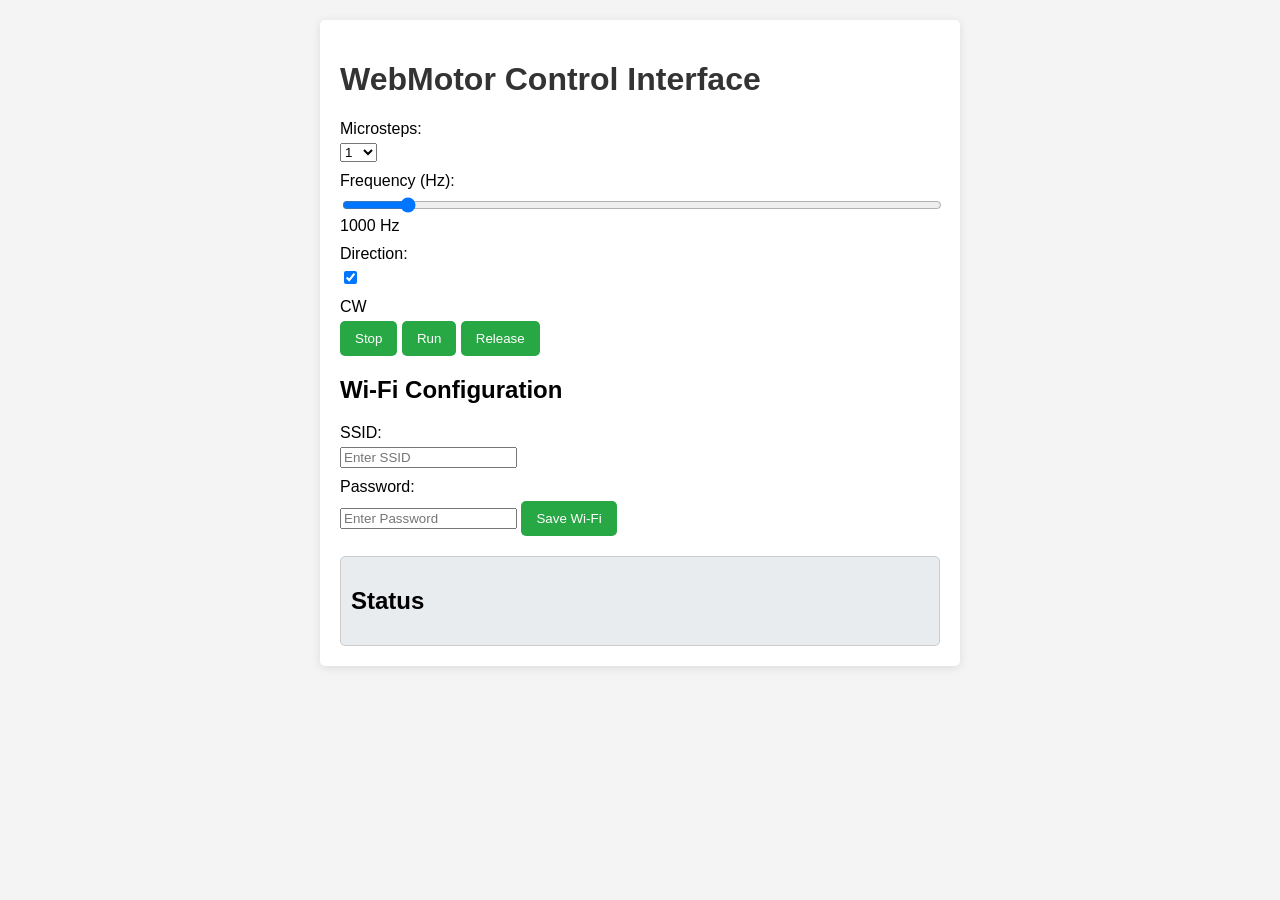
==== data/index.html @ 9e93cde9 "First AI version not yet compileable" ====
<!DOCTYPE html>
<html lang="en">
<head>
    <meta charset="UTF-8">
    <meta name="viewport" content="width=device-width, initial-scale=1.0">
    <title>WebMotor Control</title>
    <link rel="stylesheet" href="styles.css">
</head>
<body>
    <div class="container">
        <h1>WebMotor Control Interface</h1>
        <div class="motor-control">
            <label for="microsteps">Microsteps:</label>
            <select id="microsteps">
                <option value="1">1</option>
                <option value="2">2</option>
                <option value="4">4</option>
                <option value="8">8</option>
                <option value="16">16</option>
            </select>

            <label for="frequency">Frequency (Hz):</label>
            <input type="range" id="frequency" min="0" max="10000" value="1000">
            <span id="frequency-value">1000</span> Hz

            <label for="direction">Direction:</label>
            <input type="checkbox" id="direction" checked>
            <label for="direction">CW</label>

            <div class="mode-buttons">
                <button id="stop">Stop</button>
                <button id="run">Run</button>
                <button id="release">Release</button>
            </div>
        </div>

        <div class="wifi-config">
            <h2>Wi-Fi Configuration</h2>
            <label for="ssid">SSID:</label>
            <input type="text" id="ssid" placeholder="Enter SSID">
            <label for="password">Password:</label>
            <input type="password" id="password" placeholder="Enter Password">
            <button id="save-wifi">Save Wi-Fi</button>
        </div>

        <div class="status">
            <h2>Status</h2>
            <pre id="status-output"></pre>
        </div>
    </div>

    <script src="app.js"></script>
</body>
</html>
---- data/styles.css ----
body {
    font-family: Arial, sans-serif;
    background-color: #f4f4f4;
    margin: 0;
    padding: 20px;
}

h1 {
    color: #333;
}

.container {
    max-width: 600px;
    margin: auto;
    background: white;
    padding: 20px;
    border-radius: 5px;
    box-shadow: 0 2px 10px rgba(0, 0, 0, 0.1);
}

label {
    display: block;
    margin: 10px 0 5px;
}

input[type="range"] {
    width: 100%;
}

button {
    background-color: #28a745;
    color: white;
    border: none;
    padding: 10px 15px;
    border-radius: 5px;
    cursor: pointer;
}

button:hover {
    background-color: #218838;
}

.status {
    margin-top: 20px;
    padding: 10px;
    border: 1px solid #ccc;
    border-radius: 5px;
    background-color: #e9ecef;
}
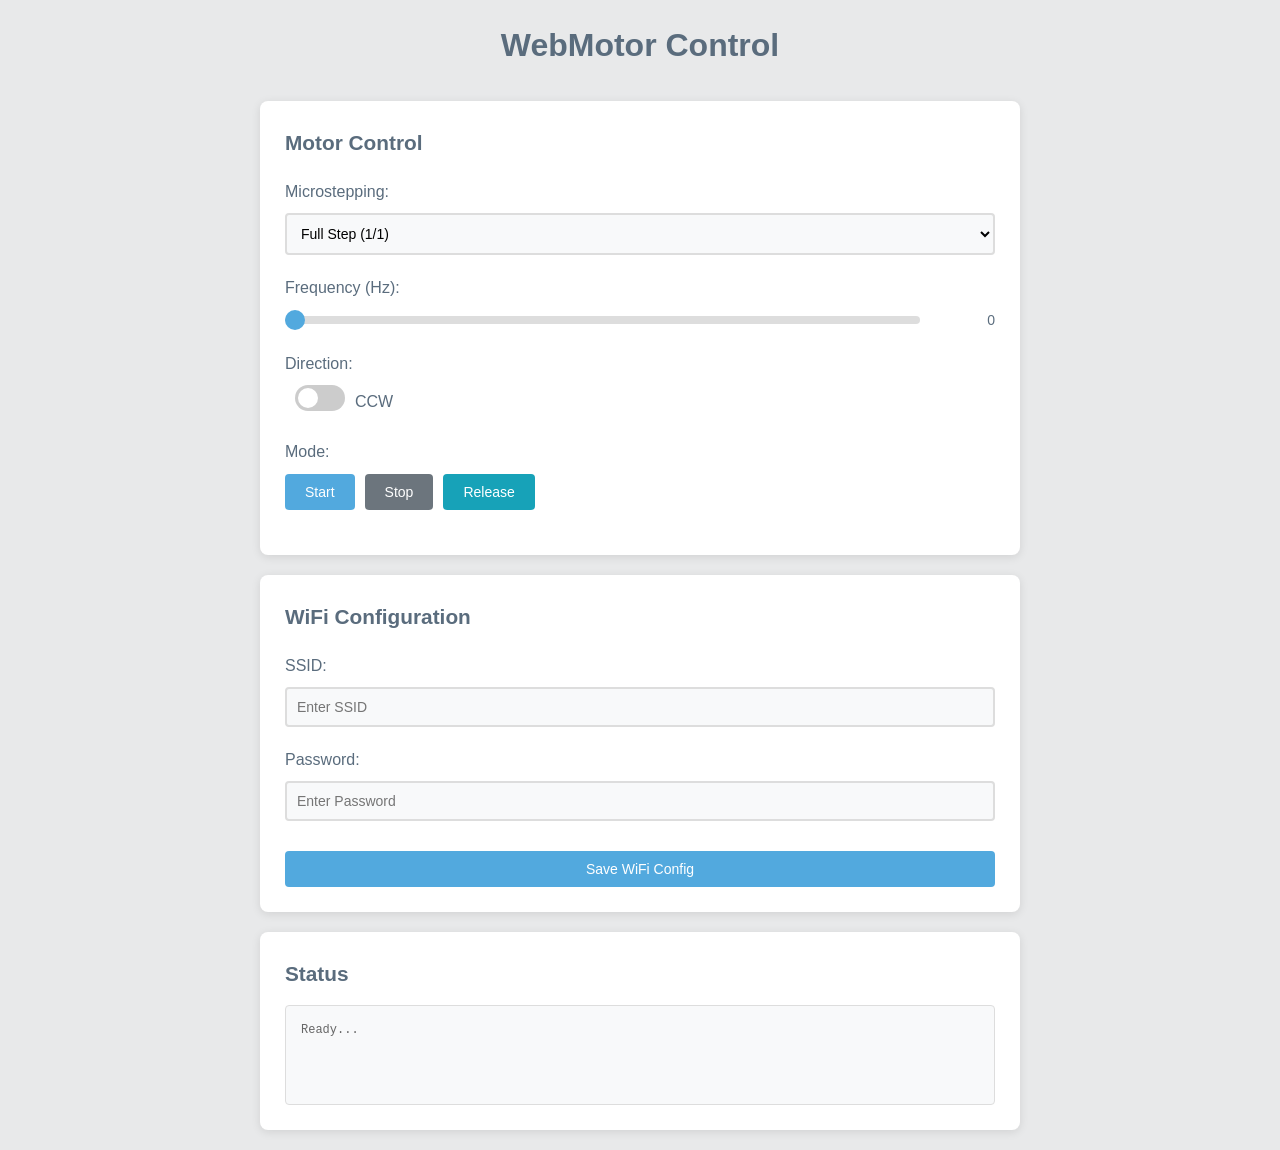
==== commit a8995693: "updated webui" ====
--- a/data/index.html
+++ b/data/index.html
@@ -8,44 +8,70 @@
 </head>
 <body>
     <div class="container">
-        <h1>WebMotor Control Interface</h1>
-        <div class="motor-control">
-            <label for="microsteps">Microsteps:</label>
-            <select id="microsteps">
-                <option value="1">1</option>
-                <option value="2">2</option>
-                <option value="4">4</option>
-                <option value="8">8</option>
-                <option value="16">16</option>
-            </select>
+        <h1>WebMotor Control</h1>
+        
+        <div class="control-card">
+            <h2>Motor Control</h2>
+            
+            <div class="control-group">
+                <label for="microsteps">Microstepping:</label>
+                <select id="microsteps">
+                    <option value="1">Full Step (1/1)</option>
+                    <option value="2">Half Step (1/2)</option>
+                    <option value="4">Quarter Step (1/4)</option>
+                    <option value="8">Eighth Step (1/8)</option>
+                    <option value="16">Sixteenth Step (1/16)</option>
+                </select>
+            </div>
 
-            <label for="frequency">Frequency (Hz):</label>
-            <input type="range" id="frequency" min="0" max="10000" value="1000">
-            <span id="frequency-value">1000</span> Hz
+            <div class="control-group">
+                <label for="frequency">Frequency (Hz):</label>
+                <div class="frequency-container">
+                    <input type="range" id="frequency" min="0" max="10000" value="0" step="10">
+                    <div class="frequency-display">
+                        <span id="frequency-value">0</span>
+                    </div>
+                </div>
+            </div>
 
-            <label for="direction">Direction:</label>
-            <input type="checkbox" id="direction" checked>
-            <label for="direction">CW</label>
+            <div class="control-group">
+                <label>Direction:</label>
+                <div class="toggle-container">
+                    <input type="checkbox" id="direction" class="toggle-input">
+                    <label for="direction" class="toggle-switch"></label>
+                    <span class="toggle-text" id="direction-text">CCW</span>
+                </div>
+            </div>
 
-            <div class="mode-buttons">
-                <button id="stop">Stop</button>
-                <button id="run">Run</button>
-                <button id="release">Release</button>
+            <div class="control-group">
+                <label>Mode:</label>
+                <div class="mode-buttons">
+                    <button id="start" class="btn btn-primary">Start</button>
+                    <button id="stop" class="btn btn-secondary">Stop</button>
+                    <button id="release" class="btn btn-info">Release</button>
+                </div>
             </div>
         </div>
 
-        <div class="wifi-config">
-            <h2>Wi-Fi Configuration</h2>
-            <label for="ssid">SSID:</label>
-            <input type="text" id="ssid" placeholder="Enter SSID">
-            <label for="password">Password:</label>
-            <input type="password" id="password" placeholder="Enter Password">
-            <button id="save-wifi">Save Wi-Fi</button>
+        <div class="control-card">
+            <h2>WiFi Configuration</h2>
+            
+            <div class="control-group">
+                <label for="ssid">SSID:</label>
+                <input type="text" id="ssid" placeholder="Enter SSID">
+            </div>
+
+            <div class="control-group">
+                <label for="password">Password:</label>
+                <input type="password" id="password" placeholder="Enter Password">
+            </div>
+
+            <button id="save-wifi" class="btn btn-primary">Save WiFi Config</button>
         </div>
 
         <div class="status">
             <h2>Status</h2>
-            <pre id="status-output"></pre>
+            <pre id="status-output">Ready...</pre>
         </div>
     </div>
 
--- a/data/styles.css
+++ b/data/styles.css
@@ -1,49 +1,256 @@
+* {
+    margin: 0;
+    padding: 0;
+    box-sizing: border-box;
+}
+
 body {
-    font-family: Arial, sans-serif;
-    background-color: #f4f4f4;
-    margin: 0;
-    padding: 20px;
+    font-family: -apple-system, BlinkMacSystemFont, 'Segoe UI', Roboto, sans-serif;
+    background-color: #e8e9ea;
+    color: #333;
+    line-height: 1.6;
+}
+
+.container {
+    max-width: 800px;
+    margin: 20px auto;
+    padding: 0 20px;
 }
 
 h1 {
-    color: #333;
-}
-
-.container {
-    max-width: 600px;
-    margin: auto;
+    text-align: center;
+    color: #5a6c7d;
+    font-size: 2rem;
+    margin-bottom: 30px;
+    font-weight: 600;
+}
+
+.control-card {
     background: white;
-    padding: 20px;
-    border-radius: 5px;
-    box-shadow: 0 2px 10px rgba(0, 0, 0, 0.1);
-}
-
-label {
+    border-radius: 8px;
+    box-shadow: 0 2px 10px rgba(0,0,0,0.1);
+    margin-bottom: 20px;
+    padding: 25px;
+}
+
+.control-card h2 {
+    color: #5a6c7d;
+    font-size: 1.3rem;
+    margin-bottom: 20px;
+    font-weight: 600;
+}
+
+.control-group {
+    margin-bottom: 20px;
+}
+
+.control-group label {
     display: block;
-    margin: 10px 0 5px;
-}
-
+    margin-bottom: 8px;
+    font-weight: 500;
+    color: #5a6c7d;
+}
+
+select, input[type="text"], input[type="password"] {
+    width: 100%;
+    padding: 10px;
+    border: 2px solid #ddd;
+    border-radius: 4px;
+    font-size: 14px;
+    background-color: #f8f9fa;
+}
+
+select:focus, input:focus {
+    outline: none;
+    border-color: #52a9de;
+}
+
+/* Frequency slider container */
+.frequency-container {
+    display: flex;
+    align-items: center;
+    gap: 15px;
+}
+
+/* Range slider styling */
 input[type="range"] {
+    flex: 1;
+    height: 8px;
+    border-radius: 4px;
+    background: #ddd;
+    outline: none;
+    -webkit-appearance: none;
+    appearance: none;
+}
+
+input[type="range"]::-webkit-slider-thumb {
+    -webkit-appearance: none;
+    appearance: none;
+    width: 20px;
+    height: 20px;
+    border-radius: 50%;
+    background: #52a9de;
+    cursor: pointer;
+}
+
+input[type="range"]::-moz-range-thumb {
+    width: 20px;
+    height: 20px;
+    border-radius: 50%;
+    background: #52a9de;
+    cursor: pointer;
+    border: none;
+}
+
+.frequency-display {
+    min-width: 60px;
+    text-align: right;
+    font-size: 14px;
+    color: #5a6c7d;
+    font-weight: 500;
+}
+
+/* Toggle switch styling */
+.toggle-container {
+    display: flex;
+    align-items: center;
+    gap: 10px;
+}
+
+.toggle-input {
+    opacity: 0;
+    width: 0;
+    height: 0;
+}
+
+.toggle-switch {
+    position: relative;
+    display: inline-block;
+    width: 50px;
+    height: 26px;
+    background-color: #ccc;
+    border-radius: 13px;
+    cursor: pointer;
+    transition: background-color 0.3s;
+}
+
+.toggle-switch::before {
+    content: '';
+    position: absolute;
+    width: 20px;
+    height: 20px;
+    border-radius: 50%;
+    background-color: white;
+    top: 3px;
+    left: 3px;
+    transition: transform 0.3s;
+}
+
+.toggle-input:checked + .toggle-switch {
+    background-color: #52a9de;
+}
+
+.toggle-input:checked + .toggle-switch::before {
+    transform: translateX(24px);
+}
+
+.toggle-text {
+    color: #5a6c7d;
+    font-weight: 500;
+    min-width: 30px;
+}
+
+/* Button styling */
+.mode-buttons {
+    display: flex;
+    gap: 10px;
+    margin-top: 10px;
+}
+
+.btn {
+    padding: 10px 20px;
+    border: none;
+    border-radius: 4px;
+    cursor: pointer;
+    font-size: 14px;
+    font-weight: 500;
+    transition: background-color 0.3s;
+}
+
+.btn-primary {
+    background-color: #52a9de;
+    color: white;
+}
+
+.btn-primary:hover {
+    background-color: #4a9ad1;
+}
+
+.btn-secondary {
+    background-color: #6c757d;
+    color: white;
+}
+
+.btn-secondary:hover {
+    background-color: #5a6268;
+}
+
+.btn-info {
+    background-color: #17a2b8;
+    color: white;
+}
+
+.btn-info:hover {
+    background-color: #138496;
+}
+
+#save-wifi {
     width: 100%;
-}
-
-button {
-    background-color: #28a745;
-    color: white;
-    border: none;
-    padding: 10px 15px;
-    border-radius: 5px;
-    cursor: pointer;
-}
-
-button:hover {
-    background-color: #218838;
+    margin-top: 10px;
 }
 
 .status {
-    margin-top: 20px;
-    padding: 10px;
-    border: 1px solid #ccc;
-    border-radius: 5px;
-    background-color: #e9ecef;
+    background: white;
+    border-radius: 8px;
+    box-shadow: 0 2px 10px rgba(0,0,0,0.1);
+    padding: 25px;
+}
+
+.status h2 {
+    color: #5a6c7d;
+    font-size: 1.3rem;
+    margin-bottom: 15px;
+    font-weight: 600;
+}
+
+#status-output {
+    background-color: #f8f9fa;
+    border: 1px solid #ddd;
+    border-radius: 4px;
+    padding: 15px;
+    font-family: 'Courier New', monospace;
+    font-size: 12px;
+    min-height: 100px;
+    white-space: pre-wrap;
+    color: #666;
+}
+
+@media (max-width: 768px) {
+    .container {
+        margin: 10px;
+        padding: 0 10px;
+    }
+    
+    .mode-buttons {
+        flex-direction: column;
+    }
+    
+    .btn {
+        width: 100%;
+    }
+    
+    .frequency-container {
+        flex-direction: column;
+        align-items: stretch;
+    }
 }
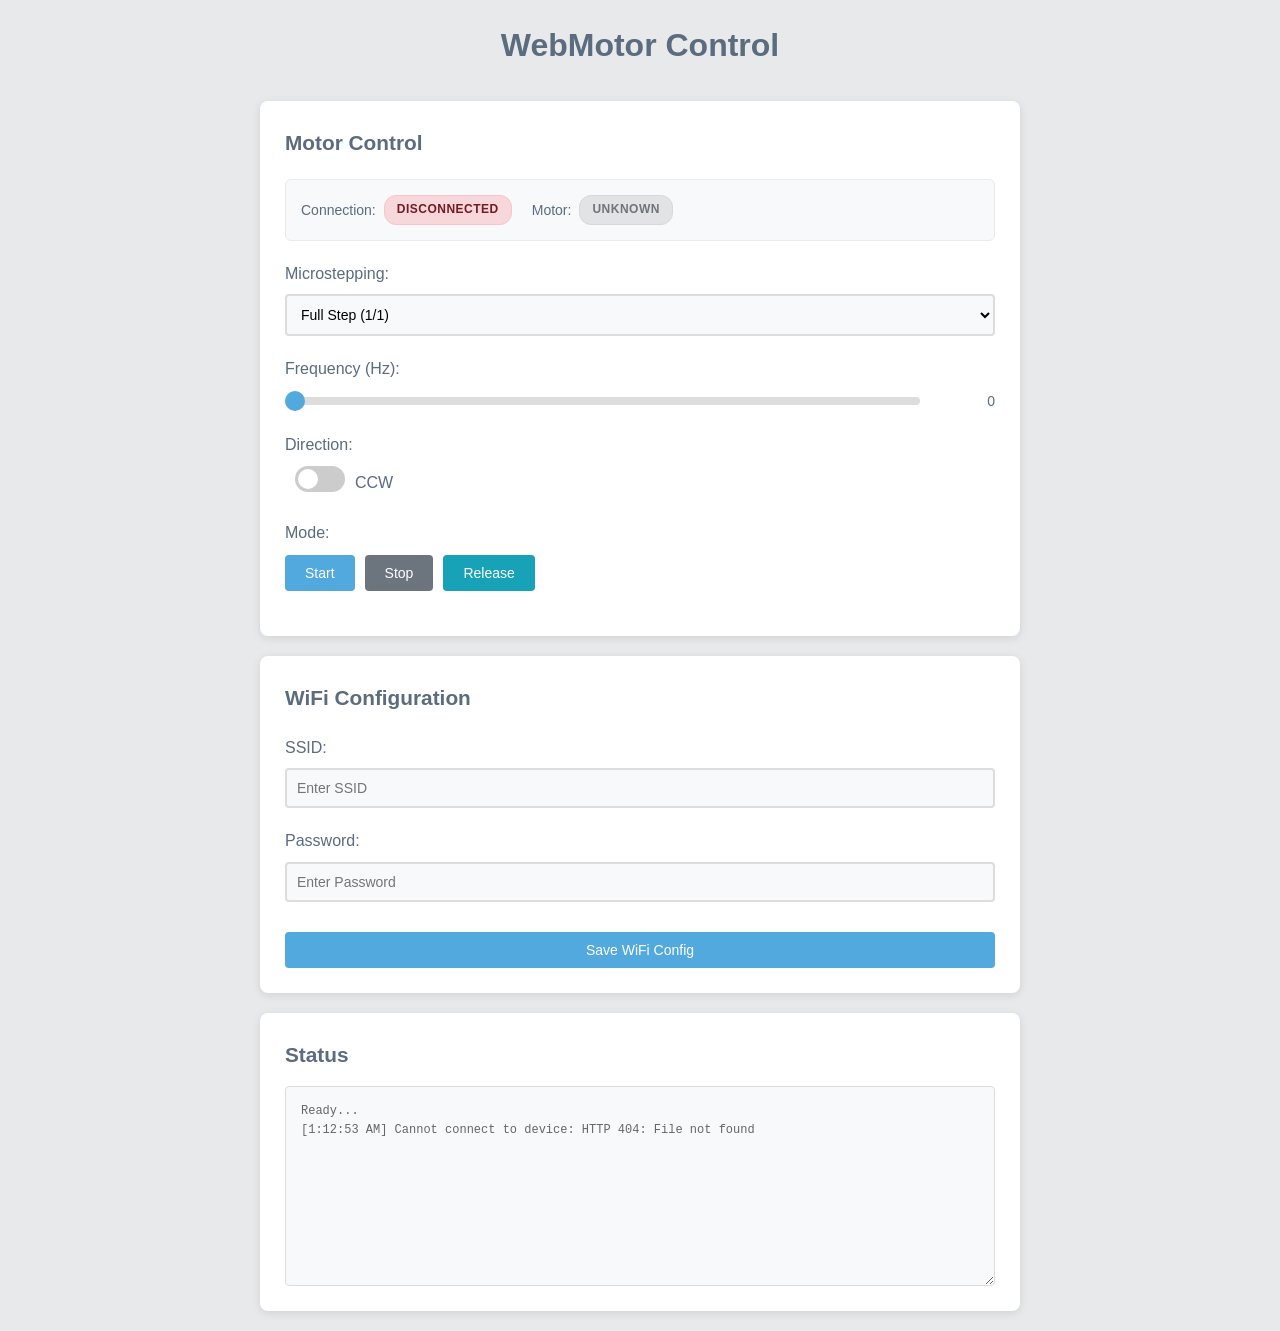
==== commit b9063e03: "added api simulator and improved webui" ====
--- a/data/index.html
+++ b/data/index.html
@@ -12,6 +12,17 @@
         
         <div class="control-card">
             <h2>Motor Control</h2>
+            
+            <div class="status-bar">
+                <div class="status-item">
+                    <span class="status-label">Connection:</span>
+                    <span id="connection-status" class="status-indicator disconnected">Disconnected</span>
+                </div>
+                <div class="status-item">
+                    <span class="status-label">Motor:</span>
+                    <span id="motor-status" class="motor-status unknown">Unknown</span>
+                </div>
+            </div>
             
             <div class="control-group">
                 <label for="microsteps">Microstepping:</label>
--- a/data/styles.css
+++ b/data/styles.css
@@ -38,6 +38,83 @@
     font-size: 1.3rem;
     margin-bottom: 20px;
     font-weight: 600;
+}
+
+/* Status bar styling */
+.status-bar {
+    display: flex;
+    gap: 20px;
+    margin-bottom: 20px;
+    padding: 15px;
+    background-color: #f8f9fa;
+    border-radius: 6px;
+    border: 1px solid #e9ecef;
+}
+
+.status-item {
+    display: flex;
+    align-items: center;
+    gap: 8px;
+}
+
+.status-label {
+    font-weight: 500;
+    color: #5a6c7d;
+    font-size: 14px;
+}
+
+.status-indicator {
+    padding: 4px 12px;
+    border-radius: 12px;
+    font-size: 12px;
+    font-weight: 600;
+    text-transform: uppercase;
+    letter-spacing: 0.5px;
+}
+
+.status-indicator.connected {
+    background-color: #d4edda;
+    color: #155724;
+    border: 1px solid #c3e6cb;
+}
+
+.status-indicator.disconnected {
+    background-color: #f8d7da;
+    color: #721c24;
+    border: 1px solid #f5c6cb;
+}
+
+.motor-status {
+    padding: 4px 12px;
+    border-radius: 12px;
+    font-size: 12px;
+    font-weight: 600;
+    text-transform: uppercase;
+    letter-spacing: 0.5px;
+}
+
+.motor-status.running {
+    background-color: #d1ecf1;
+    color: #0c5460;
+    border: 1px solid #bee5eb;
+}
+
+.motor-status.stopped {
+    background-color: #f8d7da;
+    color: #721c24;
+    border: 1px solid #f5c6cb;
+}
+
+.motor-status.released {
+    background-color: #fff3cd;
+    color: #856404;
+    border: 1px solid #ffeaa7;
+}
+
+.motor-status.unknown {
+    background-color: #e2e3e5;
+    color: #6c757d;
+    border: 1px solid #d6d8db;
 }
 
 .control-group {
@@ -174,7 +251,8 @@
     cursor: pointer;
     font-size: 14px;
     font-weight: 500;
-    transition: background-color 0.3s;
+    transition: all 0.3s;
+    position: relative;
 }
 
 .btn-primary {
@@ -186,6 +264,11 @@
     background-color: #4a9ad1;
 }
 
+.btn-primary.active {
+    background-color: #1e7e34;
+    box-shadow: 0 0 0 3px rgba(30, 126, 52, 0.25);
+}
+
 .btn-secondary {
     background-color: #6c757d;
     color: white;
@@ -195,6 +278,11 @@
     background-color: #5a6268;
 }
 
+.btn-secondary.active {
+    background-color: #dc3545;
+    box-shadow: 0 0 0 3px rgba(220, 53, 69, 0.25);
+}
+
 .btn-info {
     background-color: #17a2b8;
     color: white;
@@ -202,6 +290,11 @@
 
 .btn-info:hover {
     background-color: #138496;
+}
+
+.btn-info.active {
+    background-color: #fd7e14;
+    box-shadow: 0 0 0 3px rgba(253, 126, 20, 0.25);
 }
 
 #save-wifi {
@@ -230,9 +323,31 @@
     padding: 15px;
     font-family: 'Courier New', monospace;
     font-size: 12px;
-    min-height: 100px;
+    height: 200px;
+    max-height: 200px;
+    overflow-y: auto;
     white-space: pre-wrap;
     color: #666;
+    resize: vertical;
+}
+
+/* Custom scrollbar for status output */
+#status-output::-webkit-scrollbar {
+    width: 8px;
+}
+
+#status-output::-webkit-scrollbar-track {
+    background: #f1f1f1;
+    border-radius: 4px;
+}
+
+#status-output::-webkit-scrollbar-thumb {
+    background: #c1c1c1;
+    border-radius: 4px;
+}
+
+#status-output::-webkit-scrollbar-thumb:hover {
+    background: #a8a8a8;
 }
 
 @media (max-width: 768px) {
@@ -241,6 +356,11 @@
         padding: 0 10px;
     }
     
+    .status-bar {
+        flex-direction: column;
+        gap: 10px;
+    }
+    
     .mode-buttons {
         flex-direction: column;
     }
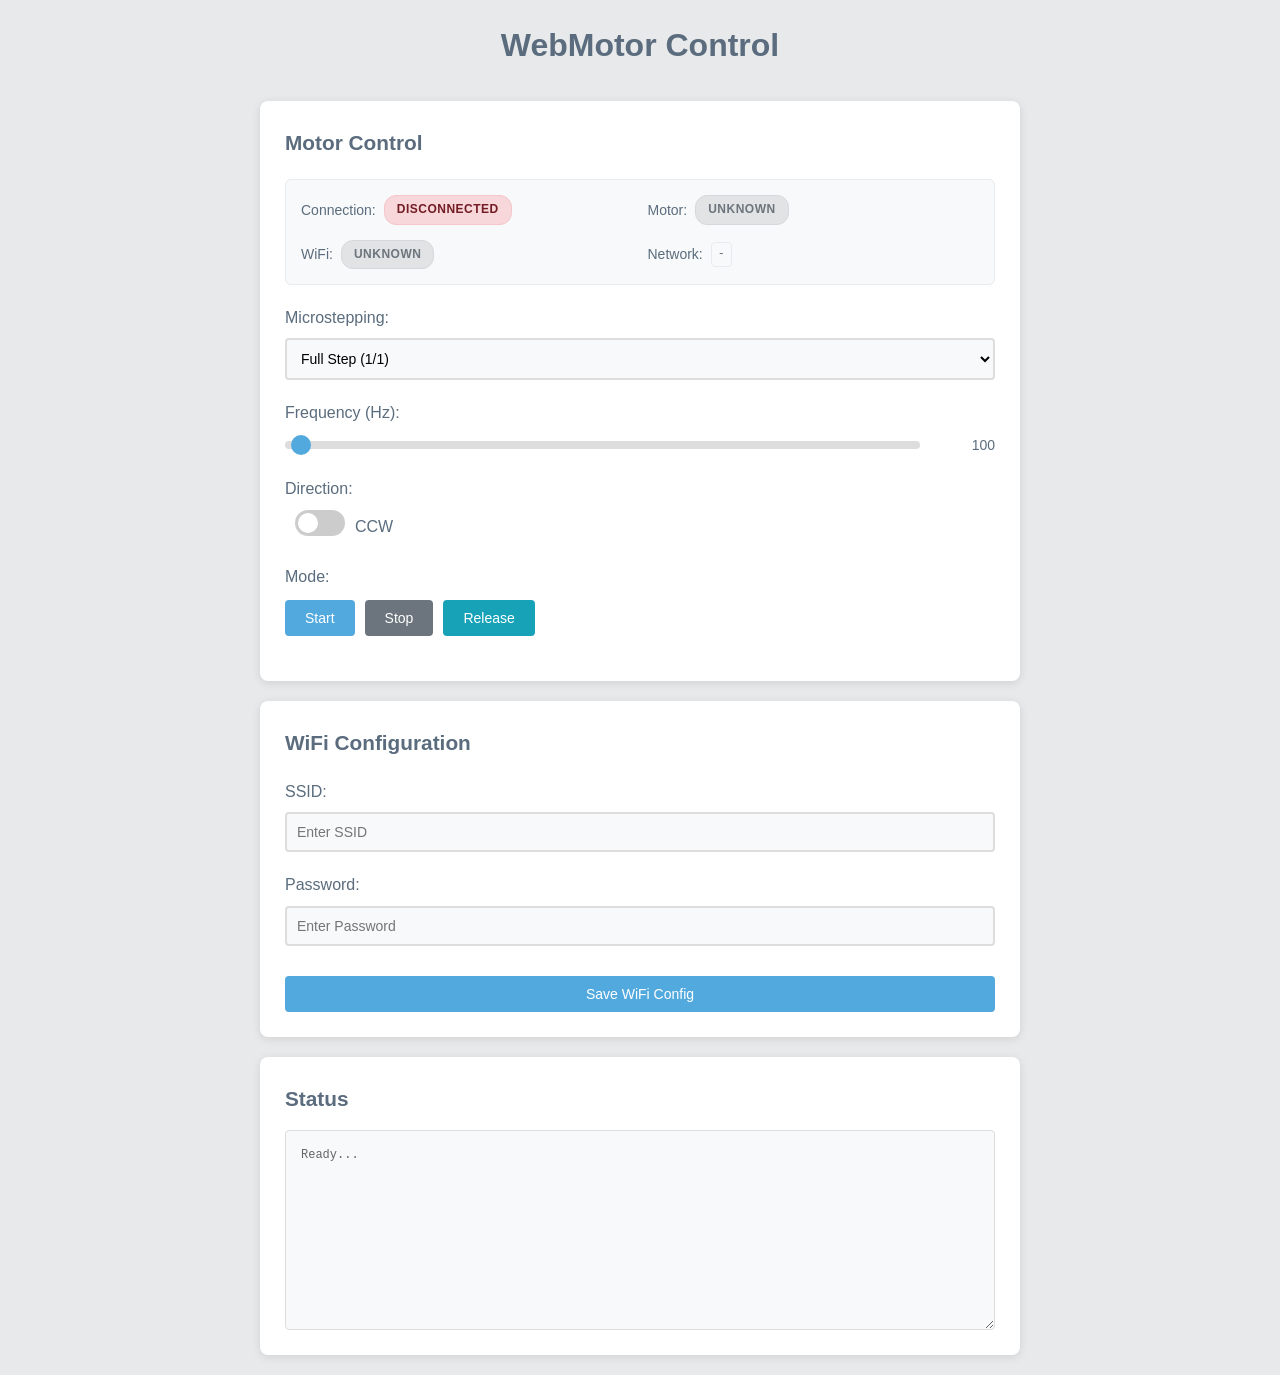
==== commit fa626b7b: "feat: add WiFi status functionality and update UI to display WiFi information; enhance motor control" ====
--- a/data/index.html
+++ b/data/index.html
@@ -22,6 +22,14 @@
                     <span class="status-label">Motor:</span>
                     <span id="motor-status" class="motor-status unknown">Unknown</span>
                 </div>
+                <div class="status-item">
+                    <span class="status-label">WiFi:</span>
+                    <span id="wifi-status" class="status-indicator unknown">Unknown</span>
+                </div>
+                <div class="status-item">
+                    <span class="status-label">Network:</span>
+                    <span id="network-info" class="network-info">-</span>
+                </div>
             </div>
             
             <div class="control-group">
@@ -38,9 +46,9 @@
             <div class="control-group">
                 <label for="frequency">Frequency (Hz):</label>
                 <div class="frequency-container">
-                    <input type="range" id="frequency" min="0" max="10000" value="0" step="10">
+                    <input type="range" id="frequency" min="0" max="10000" value="100" step="10">
                     <div class="frequency-display">
-                        <span id="frequency-value">0</span>
+                        <span id="frequency-value">100</span>
                     </div>
                 </div>
             </div>
--- a/data/styles.css
+++ b/data/styles.css
@@ -42,13 +42,21 @@
 
 /* Status bar styling */
 .status-bar {
-    display: flex;
-    gap: 20px;
+    display: grid;
+    grid-template-columns: 1fr 1fr;
+    gap: 15px;
     margin-bottom: 20px;
     padding: 15px;
     background-color: #f8f9fa;
     border-radius: 6px;
     border: 1px solid #e9ecef;
+}
+
+@media (max-width: 600px) {
+    .status-bar {
+        grid-template-columns: 1fr;
+        gap: 10px;
+    }
 }
 
 .status-item {
@@ -115,6 +123,28 @@
     background-color: #e2e3e5;
     color: #6c757d;
     border: 1px solid #d6d8db;
+}
+
+.status-indicator.ap-mode {
+    background-color: #fff3cd;
+    color: #856404;
+    border: 1px solid #ffeaa7;
+}
+
+.status-indicator.unknown {
+    background-color: #e2e3e5;
+    color: #6c757d;
+    border: 1px solid #d6d8db;
+}
+
+.network-info {
+    font-size: 12px;
+    color: #6c757d;
+    font-family: monospace;
+    background-color: #f8f9fa;
+    padding: 2px 6px;
+    border-radius: 4px;
+    border: 1px solid #e9ecef;
 }
 
 .control-group {
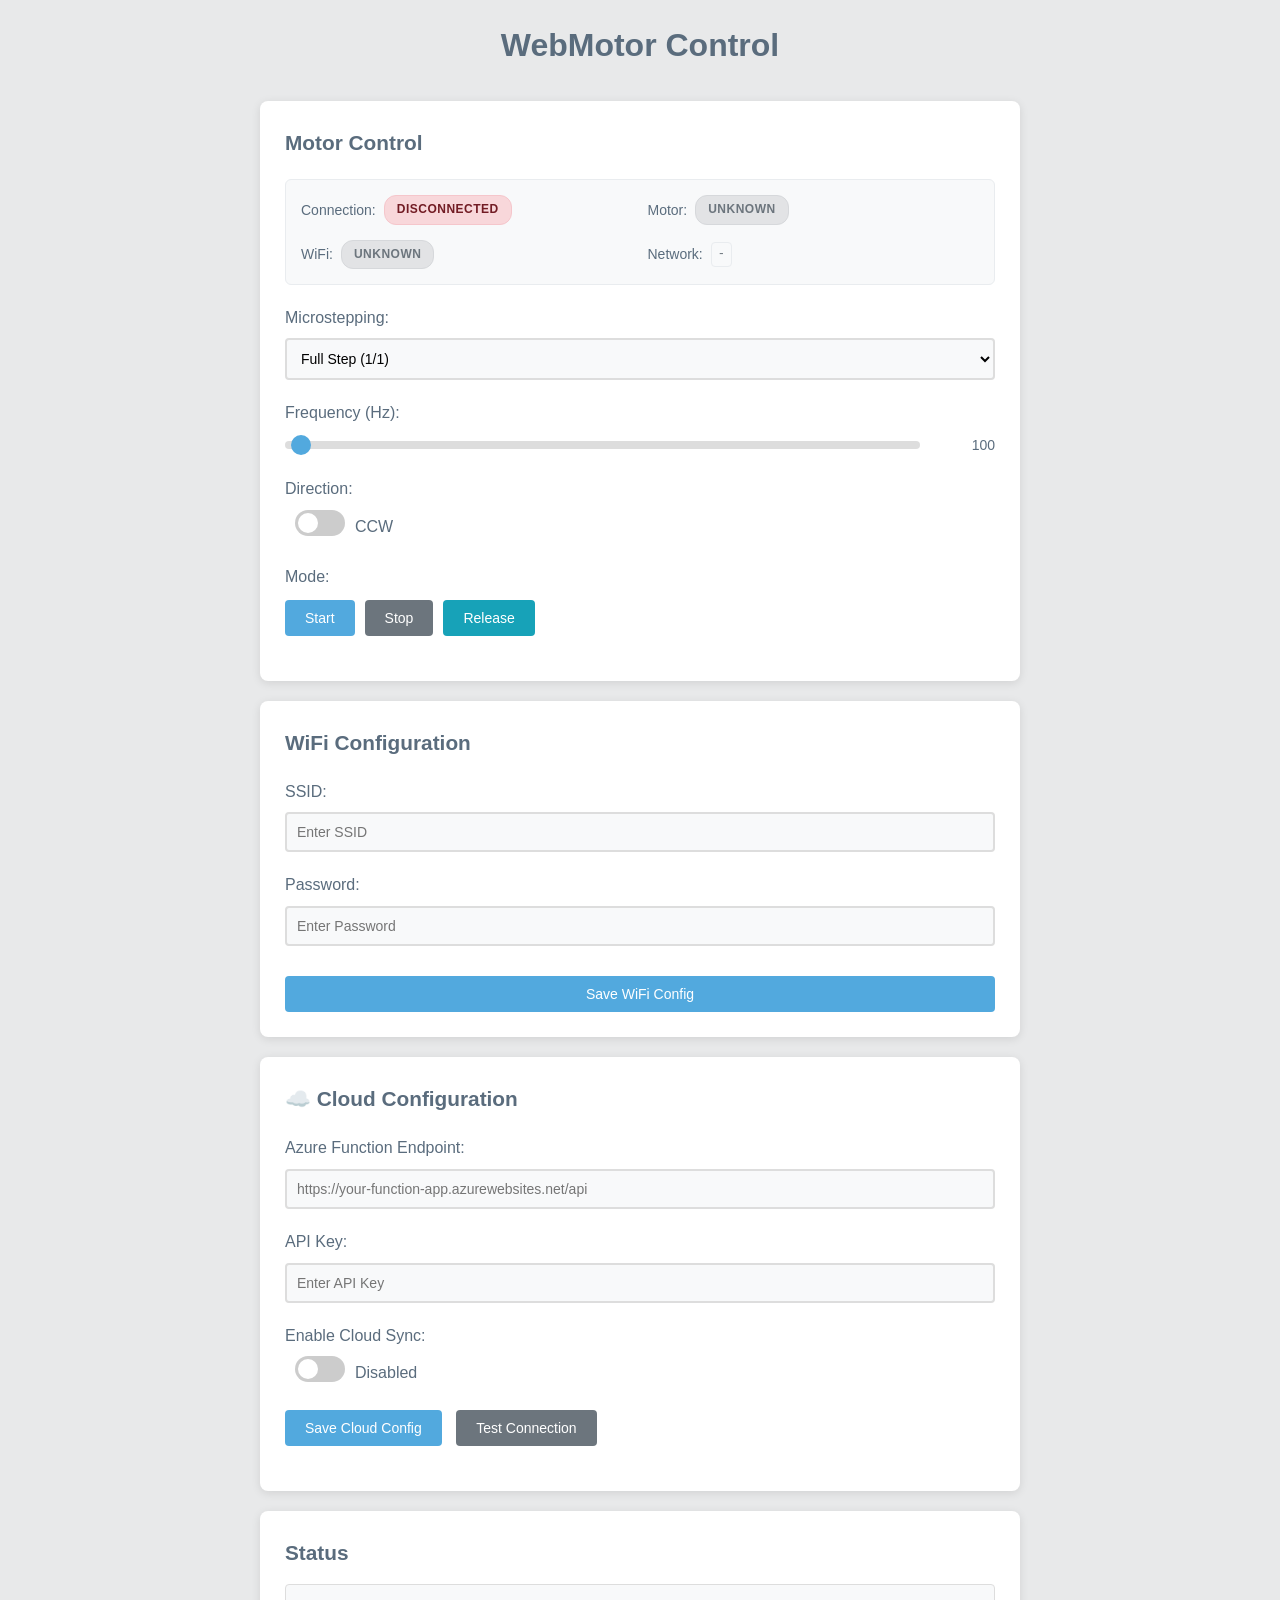
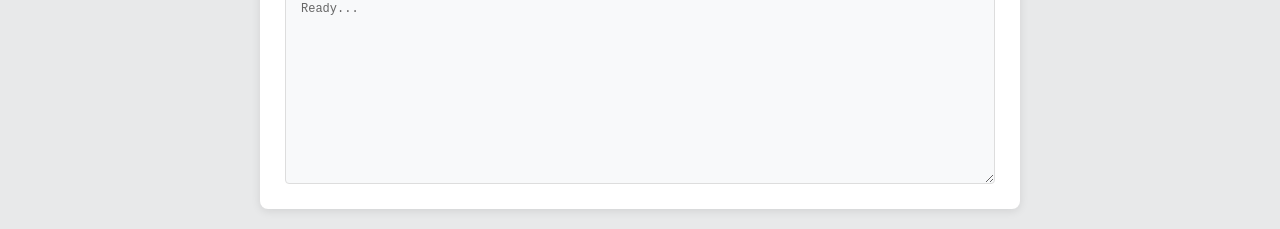
==== commit d60a990f: "Merge remote-tracking branch 'origin/add_cloud'" ====
--- a/data/index.html
+++ b/data/index.html
@@ -88,6 +88,34 @@
             <button id="save-wifi" class="btn btn-primary">Save WiFi Config</button>
         </div>
 
+        <div class="control-card">
+            <h2>☁️ Cloud Configuration</h2>
+            
+            <div class="control-group">
+                <label for="cloud-endpoint">Azure Function Endpoint:</label>
+                <input type="text" id="cloud-endpoint" placeholder="https://your-function-app.azurewebsites.net/api">
+            </div>
+
+            <div class="control-group">
+                <label for="cloud-api-key">API Key:</label>
+                <input type="password" id="cloud-api-key" placeholder="Enter API Key">
+            </div>
+
+            <div class="control-group">
+                <label>Enable Cloud Sync:</label>
+                <div class="toggle-container">
+                    <input type="checkbox" id="cloud-enabled" class="toggle-input">
+                    <label for="cloud-enabled" class="toggle-switch"></label>
+                    <span class="toggle-text" id="cloud-enabled-text">Disabled</span>
+                </div>
+            </div>
+
+            <div class="control-group">
+                <button id="save-cloud" class="btn btn-primary" style="margin-right: 10px;">Save Cloud Config</button>
+                <button id="test-cloud" class="btn btn-secondary">Test Connection</button>
+            </div>
+        </div>
+
         <div class="status">
             <h2>Status</h2>
             <pre id="status-output">Ready...</pre>
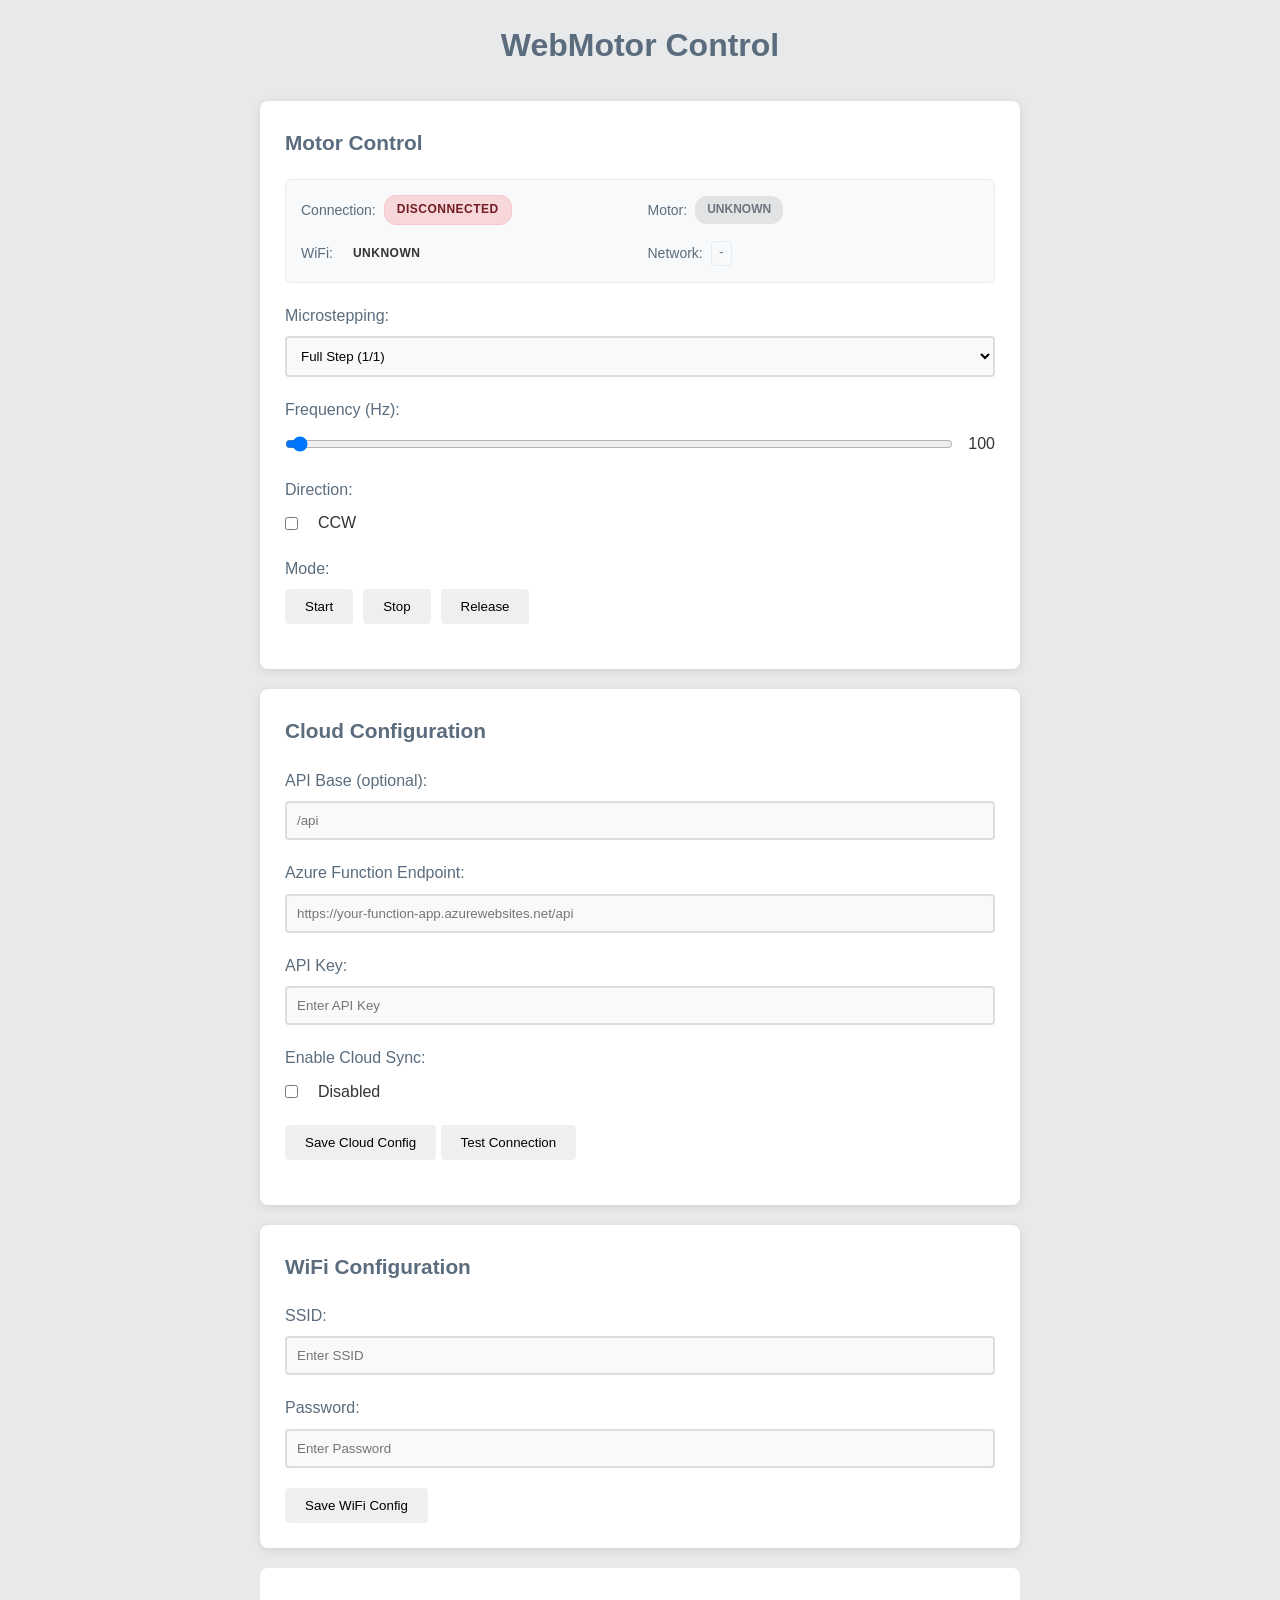
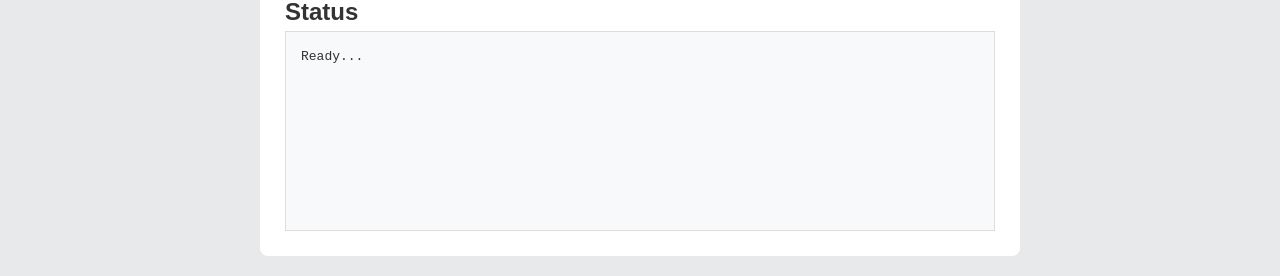
==== commit 2fda54d2: "feat: Add joystick control section and report button to frontend - Introduced a new joystick control" ====
--- a/data/index.html
+++ b/data/index.html
@@ -31,7 +31,7 @@
                     <span id="network-info" class="network-info">-</span>
                 </div>
             </div>
-            
+
             <div class="control-group">
                 <label for="microsteps">Microstepping:</label>
                 <select id="microsteps">
@@ -72,25 +72,15 @@
             </div>
         </div>
 
+        <!-- ✅ FIX: Cloud/Backend Config NICHT entfernt, aber sauber ergänzt -->
         <div class="control-card">
-            <h2>WiFi Configuration</h2>
-            
+            <h2>Cloud Configuration</h2>
+
             <div class="control-group">
-                <label for="ssid">SSID:</label>
-                <input type="text" id="ssid" placeholder="Enter SSID">
+                <label for="api-base">API Base (optional):</label>
+                <input type="text" id="api-base" placeholder="/api">
             </div>
 
-            <div class="control-group">
-                <label for="password">Password:</label>
-                <input type="password" id="password" placeholder="Enter Password">
-            </div>
-
-            <button id="save-wifi" class="btn btn-primary">Save WiFi Config</button>
-        </div>
-
-        <div class="control-card">
-            <h2>☁️ Cloud Configuration</h2>
-            
             <div class="control-group">
                 <label for="cloud-endpoint">Azure Function Endpoint:</label>
                 <input type="text" id="cloud-endpoint" placeholder="https://your-function-app.azurewebsites.net/api">
@@ -111,9 +101,25 @@
             </div>
 
             <div class="control-group">
-                <button id="save-cloud" class="btn btn-primary" style="margin-right: 10px;">Save Cloud Config</button>
+                <button id="save-cloud" class="btn btn-primary">Save Cloud Config</button>
                 <button id="test-cloud" class="btn btn-secondary">Test Connection</button>
             </div>
+        </div>
+
+        <div class="control-card">
+            <h2>WiFi Configuration</h2>
+
+            <div class="control-group">
+                <label for="ssid">SSID:</label>
+                <input type="text" id="ssid" placeholder="Enter SSID">
+            </div>
+
+            <div class="control-group">
+                <label for="password">Password:</label>
+                <input type="password" id="password" placeholder="Enter Password">
+            </div>
+
+            <button id="save-wifi" class="btn btn-primary">Save WiFi Config</button>
         </div>
 
         <div class="status">
--- a/data/styles.css
+++ b/data/styles.css
@@ -1,3 +1,4 @@
+/* RESET */
 * {
     margin: 0;
     padding: 0;
@@ -40,7 +41,7 @@
     font-weight: 600;
 }
 
-/* Status bar styling */
+/* STATUS BAR */
 .status-bar {
     display: grid;
     grid-template-columns: 1fr 1fr;
@@ -92,13 +93,13 @@
     border: 1px solid #f5c6cb;
 }
 
+/* MOTOR STATUS */
 .motor-status {
     padding: 4px 12px;
     border-radius: 12px;
     font-size: 12px;
     font-weight: 600;
     text-transform: uppercase;
-    letter-spacing: 0.5px;
 }
 
 .motor-status.running {
@@ -110,43 +111,30 @@
 .motor-status.stopped {
     background-color: #f8d7da;
     color: #721c24;
-    border: 1px solid #f5c6cb;
 }
 
 .motor-status.released {
     background-color: #fff3cd;
     color: #856404;
-    border: 1px solid #ffeaa7;
 }
 
 .motor-status.unknown {
     background-color: #e2e3e5;
     color: #6c757d;
-    border: 1px solid #d6d8db;
-}
-
-.status-indicator.ap-mode {
-    background-color: #fff3cd;
-    color: #856404;
-    border: 1px solid #ffeaa7;
-}
-
-.status-indicator.unknown {
-    background-color: #e2e3e5;
-    color: #6c757d;
-    border: 1px solid #d6d8db;
-}
-
+}
+
+/* NETWORK */
 .network-info {
     font-size: 12px;
     color: #6c757d;
     font-family: monospace;
-    background-color: #f8f9fa;
+    background: #f8f9fa;
     padding: 2px 6px;
     border-radius: 4px;
     border: 1px solid #e9ecef;
 }
 
+/* CONTROLS */
 .control-group {
     margin-bottom: 20px;
 }
@@ -163,242 +151,79 @@
     padding: 10px;
     border: 2px solid #ddd;
     border-radius: 4px;
-    font-size: 14px;
-    background-color: #f8f9fa;
+    background: #f8f9fa;
 }
 
 select:focus, input:focus {
+    border-color: #52a9de;
     outline: none;
-    border-color: #52a9de;
-}
-
-/* Frequency slider container */
+}
+
+/* SLIDER */
 .frequency-container {
     display: flex;
-    align-items: center;
     gap: 15px;
 }
 
-/* Range slider styling */
 input[type="range"] {
     flex: 1;
-    height: 8px;
+}
+
+/* TOGGLE */
+.toggle-container {
+    display: flex;
+    align-items: center;
+    gap: 10px;
+}
+
+/* BUTTONS */
+.mode-buttons {
+    display: flex;
+    gap: 10px;
+}
+
+.btn {
+    padding: 10px 20px;
     border-radius: 4px;
-    background: #ddd;
-    outline: none;
-    -webkit-appearance: none;
-    appearance: none;
-}
-
-input[type="range"]::-webkit-slider-thumb {
-    -webkit-appearance: none;
-    appearance: none;
-    width: 20px;
-    height: 20px;
-    border-radius: 50%;
-    background: #52a9de;
-    cursor: pointer;
-}
-
-input[type="range"]::-moz-range-thumb {
-    width: 20px;
-    height: 20px;
-    border-radius: 50%;
-    background: #52a9de;
     cursor: pointer;
     border: none;
 }
 
-.frequency-display {
-    min-width: 60px;
-    text-align: right;
-    font-size: 14px;
-    color: #5a6c7d;
-    font-weight: 500;
-}
-
-/* Toggle switch styling */
-.toggle-container {
-    display: flex;
-    align-items: center;
-    gap: 10px;
-}
-
-.toggle-input {
-    opacity: 0;
-    width: 0;
-    height: 0;
-}
-
-.toggle-switch {
-    position: relative;
-    display: inline-block;
-    width: 50px;
-    height: 26px;
-    background-color: #ccc;
-    border-radius: 13px;
-    cursor: pointer;
-    transition: background-color 0.3s;
-}
-
-.toggle-switch::before {
-    content: '';
-    position: absolute;
-    width: 20px;
-    height: 20px;
-    border-radius: 50%;
-    background-color: white;
-    top: 3px;
-    left: 3px;
-    transition: transform 0.3s;
-}
-
-.toggle-input:checked + .toggle-switch {
-    background-color: #52a9de;
-}
-
-.toggle-input:checked + .toggle-switch::before {
-    transform: translateX(24px);
-}
-
-.toggle-text {
-    color: #5a6c7d;
-    font-weight: 500;
-    min-width: 30px;
-}
-
-/* Button styling */
-.mode-buttons {
-    display: flex;
-    gap: 10px;
-    margin-top: 10px;
-}
-
-.btn {
-    padding: 10px 20px;
-    border: none;
-    border-radius: 4px;
-    cursor: pointer;
-    font-size: 14px;
-    font-weight: 500;
-    transition: all 0.3s;
-    position: relative;
-}
-
-.btn-primary {
-    background-color: #52a9de;
-    color: white;
-}
-
-.btn-primary:hover {
-    background-color: #4a9ad1;
-}
-
-.btn-primary.active {
-    background-color: #1e7e34;
-    box-shadow: 0 0 0 3px rgba(30, 126, 52, 0.25);
-}
-
-.btn-secondary {
-    background-color: #6c757d;
-    color: white;
-}
-
-.btn-secondary:hover {
-    background-color: #5a6268;
-}
-
-.btn-secondary.active {
-    background-color: #dc3545;
-    box-shadow: 0 0 0 3px rgba(220, 53, 69, 0.25);
-}
-
-.btn-info {
-    background-color: #17a2b8;
-    color: white;
-}
-
-.btn-info:hover {
-    background-color: #138496;
-}
-
-.btn-info.active {
-    background-color: #fd7e14;
-    box-shadow: 0 0 0 3px rgba(253, 126, 20, 0.25);
-}
-
-#save-wifi {
-    width: 100%;
-    margin-top: 10px;
-}
-
+/* STATUS LOG */
 .status {
     background: white;
     border-radius: 8px;
-    box-shadow: 0 2px 10px rgba(0,0,0,0.1);
     padding: 25px;
 }
 
-.status h2 {
-    color: #5a6c7d;
-    font-size: 1.3rem;
-    margin-bottom: 15px;
-    font-weight: 600;
-}
-
 #status-output {
-    background-color: #f8f9fa;
+    background: #f8f9fa;
     border: 1px solid #ddd;
-    border-radius: 4px;
     padding: 15px;
-    font-family: 'Courier New', monospace;
-    font-size: 12px;
     height: 200px;
-    max-height: 200px;
     overflow-y: auto;
-    white-space: pre-wrap;
-    color: #666;
-    resize: vertical;
-}
-
-/* Custom scrollbar for status output */
-#status-output::-webkit-scrollbar {
-    width: 8px;
-}
-
-#status-output::-webkit-scrollbar-track {
-    background: #f1f1f1;
-    border-radius: 4px;
-}
-
-#status-output::-webkit-scrollbar-thumb {
-    background: #c1c1c1;
-    border-radius: 4px;
-}
-
-#status-output::-webkit-scrollbar-thumb:hover {
-    background: #a8a8a8;
-}
-
+    font-family: monospace;
+}
+
+/* MOBILE FIX (WICHTIG FIX) */
 @media (max-width: 768px) {
     .container {
         margin: 10px;
         padding: 0 10px;
     }
-    
+
     .status-bar {
-        flex-direction: column;
-        gap: 10px;
-    }
-    
+        grid-template-columns: 1fr; /* FIX statt flex-direction */
+    }
+
     .mode-buttons {
         flex-direction: column;
     }
-    
+
     .btn {
         width: 100%;
     }
-    
+
     .frequency-container {
         flex-direction: column;
         align-items: stretch;
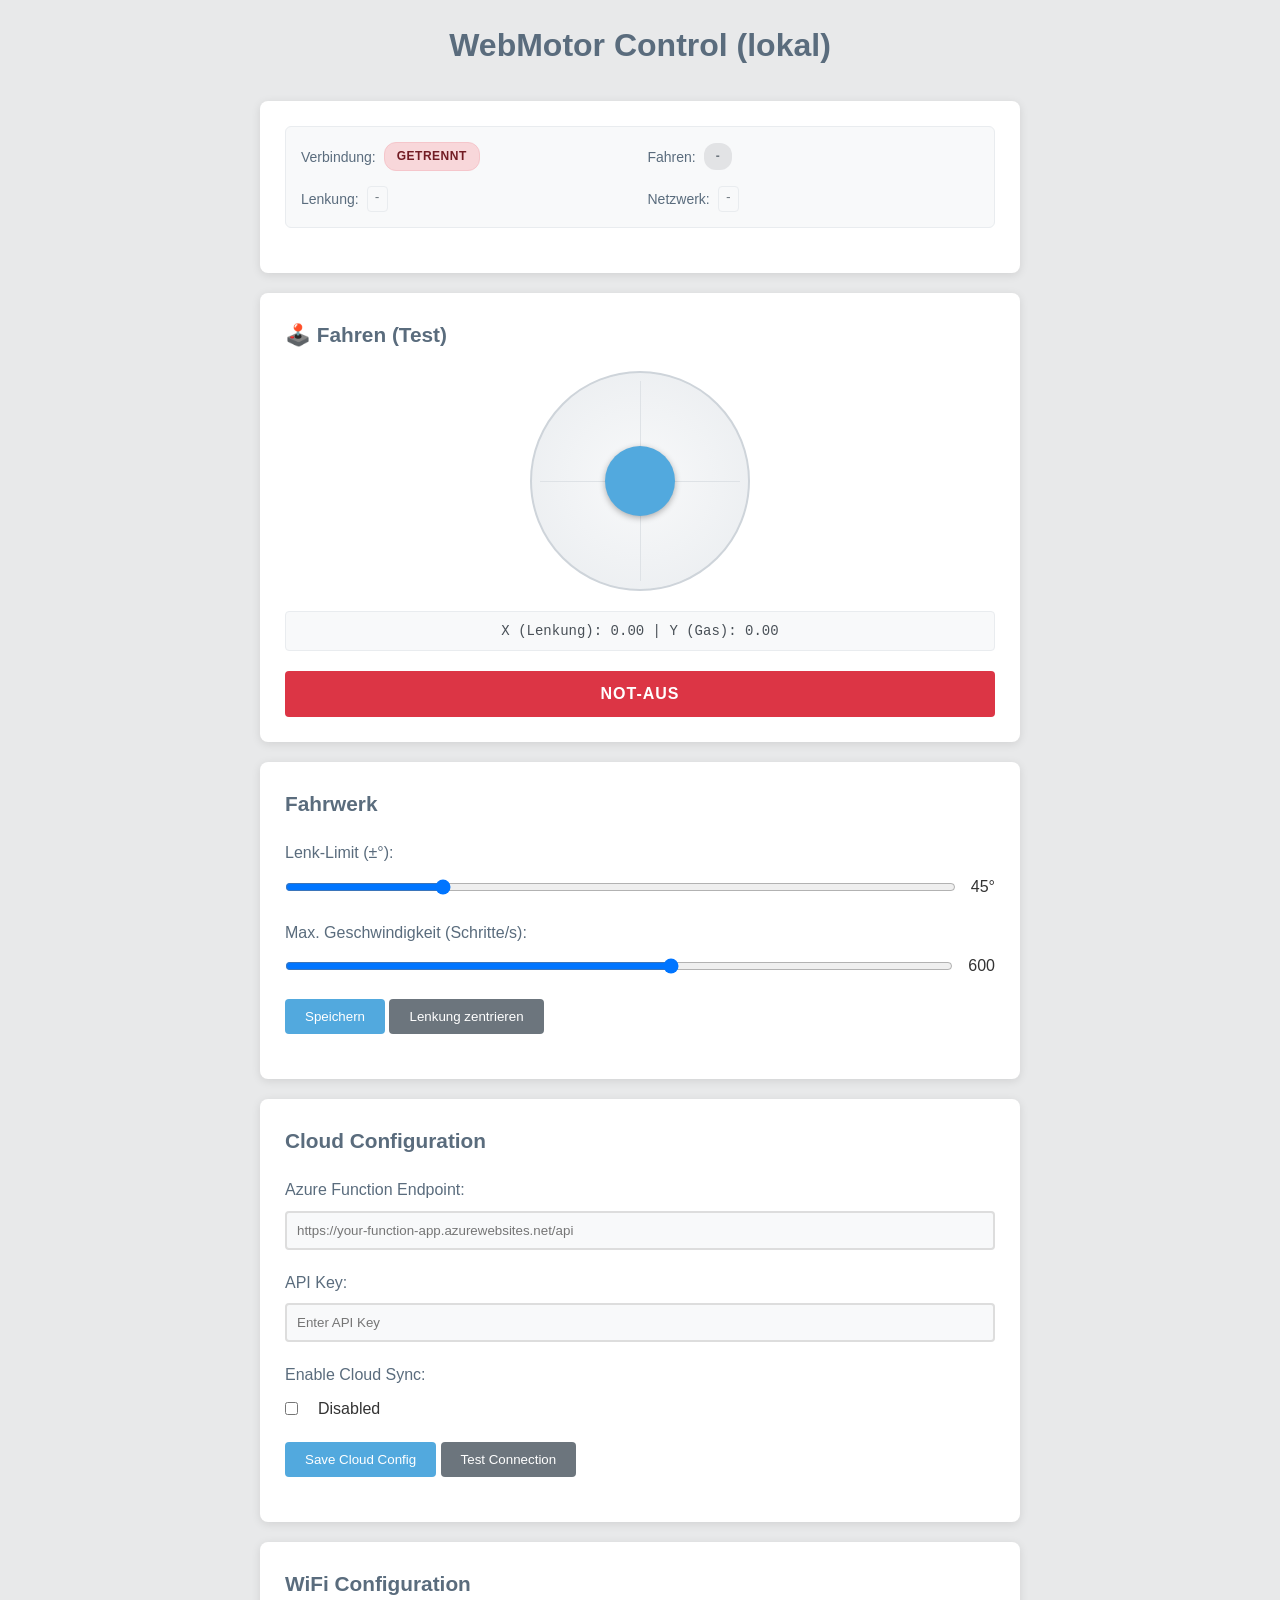
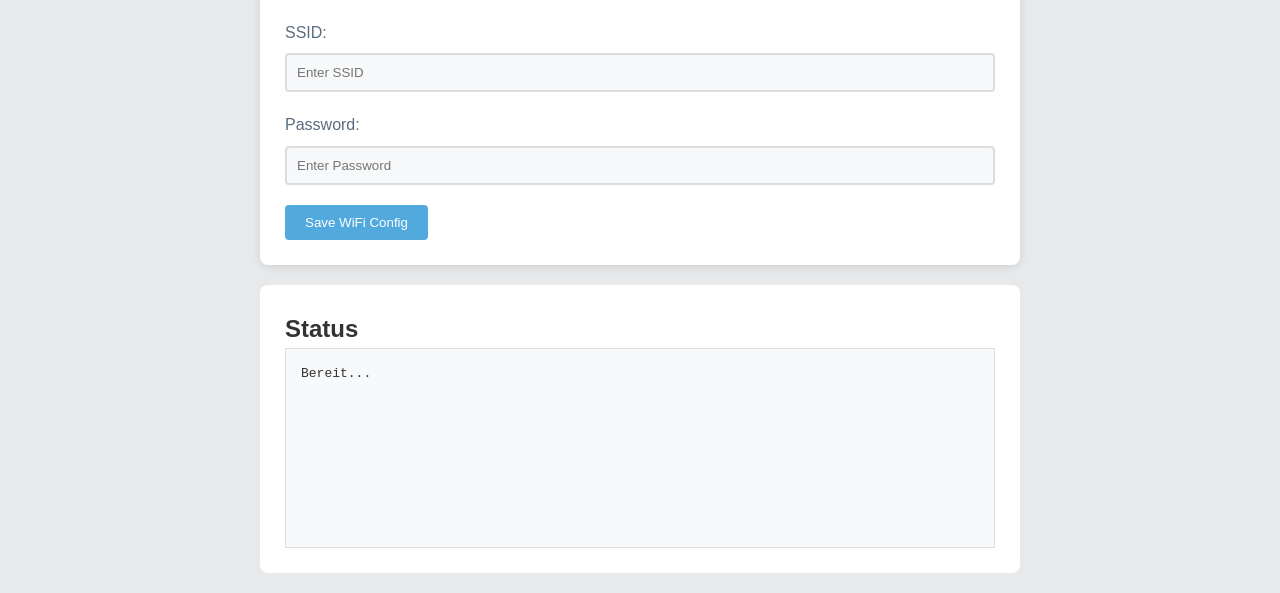
==== commit 34737da8: "feat: Joystick-Steuerung für zwei ULN2003-Treiber (Antrieb + Lenkung) Firmware (ESP32-PICO-KIT V4): " ====
--- a/data/index.html
+++ b/data/index.html
@@ -1,85 +1,86 @@
 <!DOCTYPE html>
-<html lang="en">
+<html lang="de">
 <head>
     <meta charset="UTF-8">
     <meta name="viewport" content="width=device-width, initial-scale=1.0">
-    <title>WebMotor Control</title>
+    <title>WebMotor Control (lokal)</title>
     <link rel="stylesheet" href="styles.css">
 </head>
 <body>
     <div class="container">
-        <h1>WebMotor Control</h1>
-        
+        <h1>WebMotor Control (lokal)</h1>
+
         <div class="control-card">
-            <h2>Motor Control</h2>
-            
             <div class="status-bar">
                 <div class="status-item">
-                    <span class="status-label">Connection:</span>
-                    <span id="connection-status" class="status-indicator disconnected">Disconnected</span>
+                    <span class="status-label">Verbindung:</span>
+                    <span id="connection-status" class="status-indicator disconnected">Getrennt</span>
                 </div>
                 <div class="status-item">
-                    <span class="status-label">Motor:</span>
-                    <span id="motor-status" class="motor-status unknown">Unknown</span>
+                    <span class="status-label">Fahren:</span>
+                    <span id="drive-status" class="motor-status unknown">-</span>
                 </div>
                 <div class="status-item">
-                    <span class="status-label">WiFi:</span>
-                    <span id="wifi-status" class="status-indicator unknown">Unknown</span>
+                    <span class="status-label">Lenkung:</span>
+                    <span id="steering-value" class="network-info">-</span>
                 </div>
                 <div class="status-item">
-                    <span class="status-label">Network:</span>
+                    <span class="status-label">Netzwerk:</span>
                     <span id="network-info" class="network-info">-</span>
+                </div>
+            </div>
+        </div>
+
+        <div class="control-card">
+            <h2>🕹️ Fahren (Test)</h2>
+
+            <div class="joystick-area">
+                <div id="joystick" class="joystick-base">
+                    <div id="joystick-knob" class="joystick-knob"></div>
                 </div>
             </div>
 
             <div class="control-group">
-                <label for="microsteps">Microstepping:</label>
-                <select id="microsteps">
-                    <option value="1">Full Step (1/1)</option>
-                    <option value="2">Half Step (1/2)</option>
-                    <option value="4">Quarter Step (1/4)</option>
-                    <option value="8">Eighth Step (1/8)</option>
-                    <option value="16">Sixteenth Step (1/16)</option>
-                </select>
+                <div class="joystick-values">
+                    X (Lenkung): <span id="joy-x">0.00</span> |
+                    Y (Gas): <span id="joy-y">0.00</span>
+                </div>
             </div>
 
+            <button id="stop" class="btn btn-danger">NOT-AUS</button>
+        </div>
+
+        <div class="control-card">
+            <h2>Fahrwerk</h2>
+
             <div class="control-group">
-                <label for="frequency">Frequency (Hz):</label>
+                <label for="steer-limit">Lenk-Limit (&plusmn;&deg;):</label>
                 <div class="frequency-container">
-                    <input type="range" id="frequency" min="0" max="10000" value="100" step="10">
+                    <input type="range" id="steer-limit" min="5" max="180" value="45" step="5">
                     <div class="frequency-display">
-                        <span id="frequency-value">100</span>
+                        <span id="steer-limit-value">45</span>&deg;
                     </div>
                 </div>
             </div>
 
             <div class="control-group">
-                <label>Direction:</label>
-                <div class="toggle-container">
-                    <input type="checkbox" id="direction" class="toggle-input">
-                    <label for="direction" class="toggle-switch"></label>
-                    <span class="toggle-text" id="direction-text">CCW</span>
+                <label for="max-speed">Max. Geschwindigkeit (Schritte/s):</label>
+                <div class="frequency-container">
+                    <input type="range" id="max-speed" min="50" max="1000" value="600" step="50">
+                    <div class="frequency-display">
+                        <span id="max-speed-value">600</span>
+                    </div>
                 </div>
             </div>
 
             <div class="control-group">
-                <label>Mode:</label>
-                <div class="mode-buttons">
-                    <button id="start" class="btn btn-primary">Start</button>
-                    <button id="stop" class="btn btn-secondary">Stop</button>
-                    <button id="release" class="btn btn-info">Release</button>
-                </div>
+                <button id="save-drive-config" class="btn btn-primary">Speichern</button>
+                <button id="center-steering" class="btn btn-secondary">Lenkung zentrieren</button>
             </div>
         </div>
 
-        <!-- ✅ FIX: Cloud/Backend Config NICHT entfernt, aber sauber ergänzt -->
         <div class="control-card">
             <h2>Cloud Configuration</h2>
-
-            <div class="control-group">
-                <label for="api-base">API Base (optional):</label>
-                <input type="text" id="api-base" placeholder="/api">
-            </div>
 
             <div class="control-group">
                 <label for="cloud-endpoint">Azure Function Endpoint:</label>
@@ -124,10 +125,10 @@
 
         <div class="status">
             <h2>Status</h2>
-            <pre id="status-output">Ready...</pre>
+            <pre id="status-output">Bereit...</pre>
         </div>
     </div>
 
     <script src="app.js"></script>
 </body>
-</html>+</html>
--- a/data/styles.css
+++ b/data/styles.css
@@ -205,6 +205,88 @@
     font-family: monospace;
 }
 
+/* JOYSTICK */
+.joystick-area {
+    display: flex;
+    justify-content: center;
+    margin: 20px 0;
+}
+
+.joystick-base {
+    position: relative;
+    width: 220px;
+    height: 220px;
+    border-radius: 50%;
+    background: radial-gradient(circle, #f8f9fa 0%, #e9ecef 100%);
+    border: 2px solid #ced4da;
+    touch-action: none;   /* keep the page from scrolling while steering */
+    user-select: none;
+}
+
+.joystick-base::before,
+.joystick-base::after {
+    content: '';
+    position: absolute;
+    background: #dee2e6;
+}
+
+.joystick-base::before {
+    left: 50%;
+    top: 8px;
+    bottom: 8px;
+    width: 1px;
+}
+
+.joystick-base::after {
+    top: 50%;
+    left: 8px;
+    right: 8px;
+    height: 1px;
+}
+
+.joystick-knob {
+    position: absolute;
+    left: 50%;
+    top: 50%;
+    width: 70px;
+    height: 70px;
+    border-radius: 50%;
+    background: #52a9de;
+    box-shadow: 0 2px 6px rgba(0,0,0,0.3);
+    transform: translate(-50%, -50%);
+    z-index: 1;
+}
+
+.joystick-values {
+    font-family: monospace;
+    font-size: 14px;
+    color: #495057;
+    background: #f8f9fa;
+    padding: 8px;
+    border-radius: 4px;
+    border: 1px solid #e9ecef;
+    text-align: center;
+}
+
+.btn-primary { background: #52a9de; color: white; }
+.btn-secondary { background: #6c757d; color: white; }
+
+.btn-danger {
+    display: block;
+    width: 100%;
+    margin-top: 15px;
+    padding: 14px;
+    background-color: #dc3545;
+    color: white;
+    font-size: 16px;
+    font-weight: 700;
+    letter-spacing: 1px;
+}
+
+.btn-danger:active {
+    background-color: #c82333;
+}
+
 /* MOBILE FIX (WICHTIG FIX) */
 @media (max-width: 768px) {
     .container {
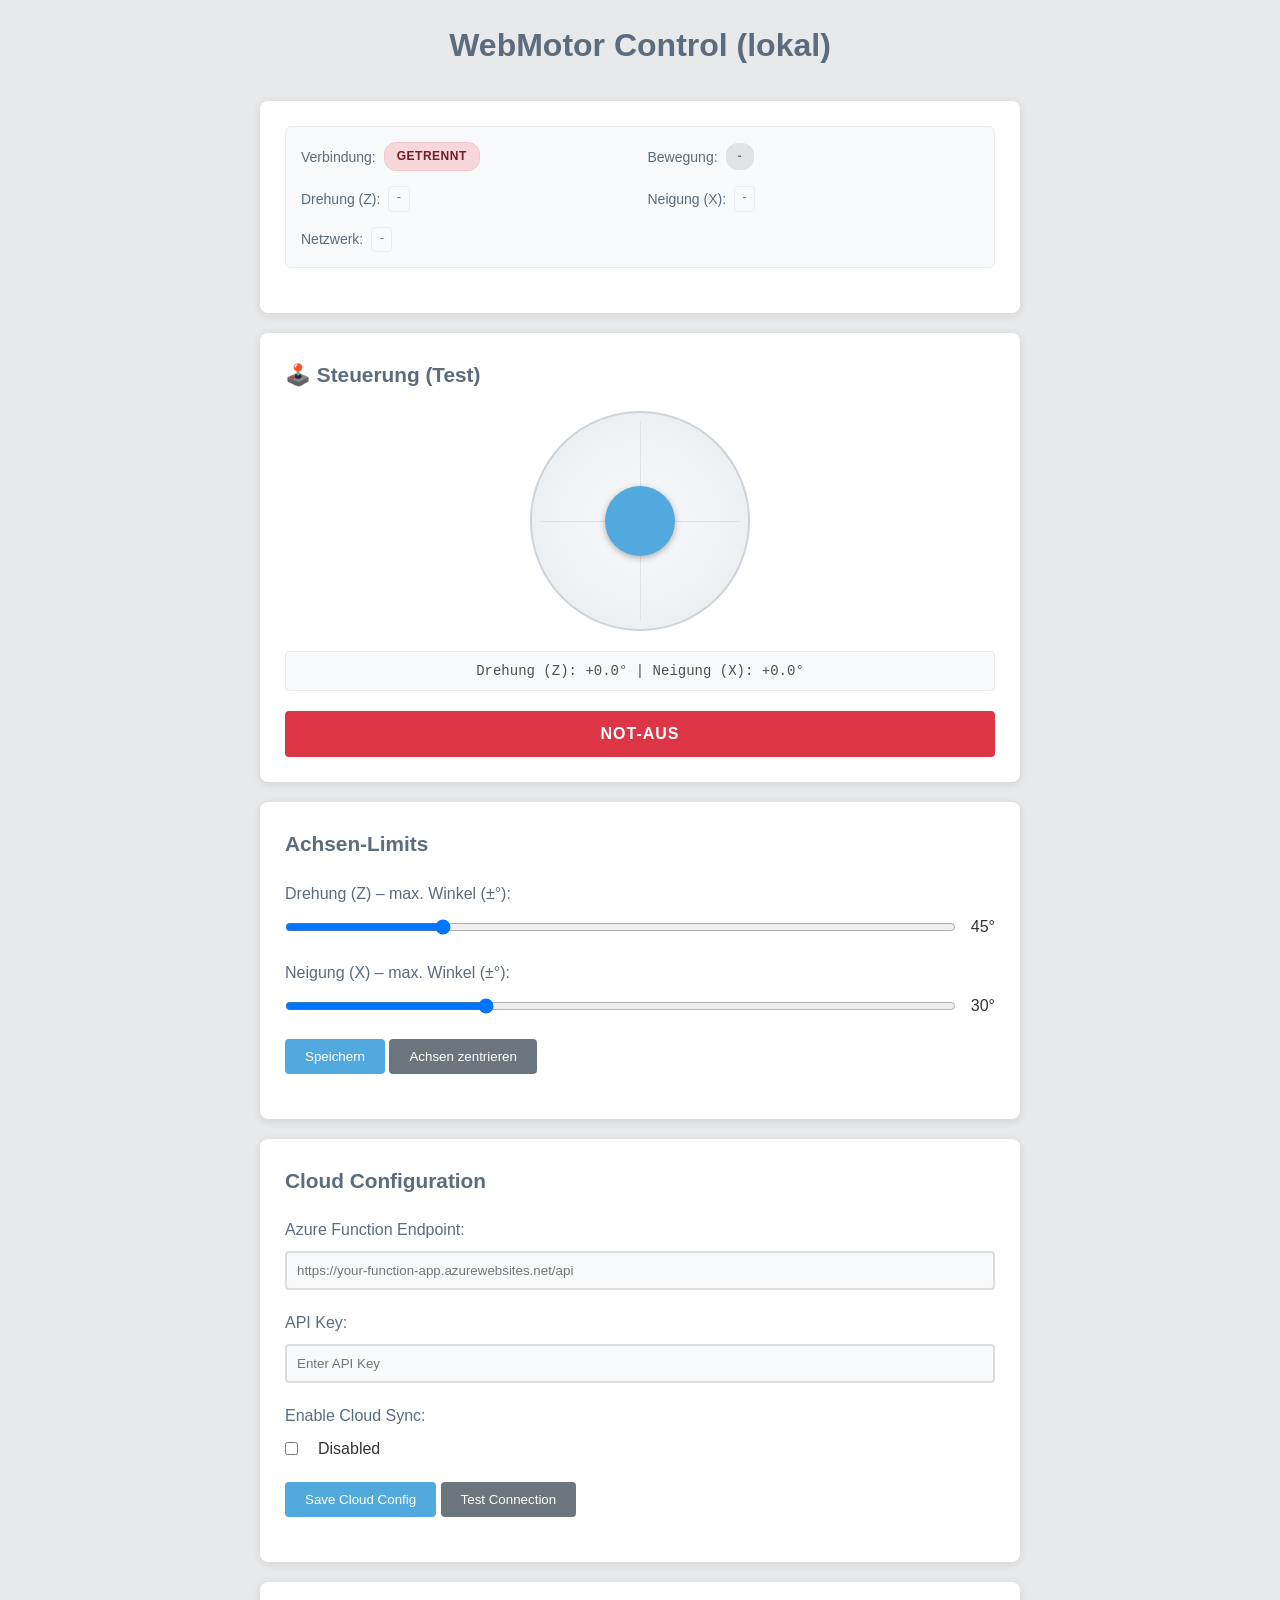
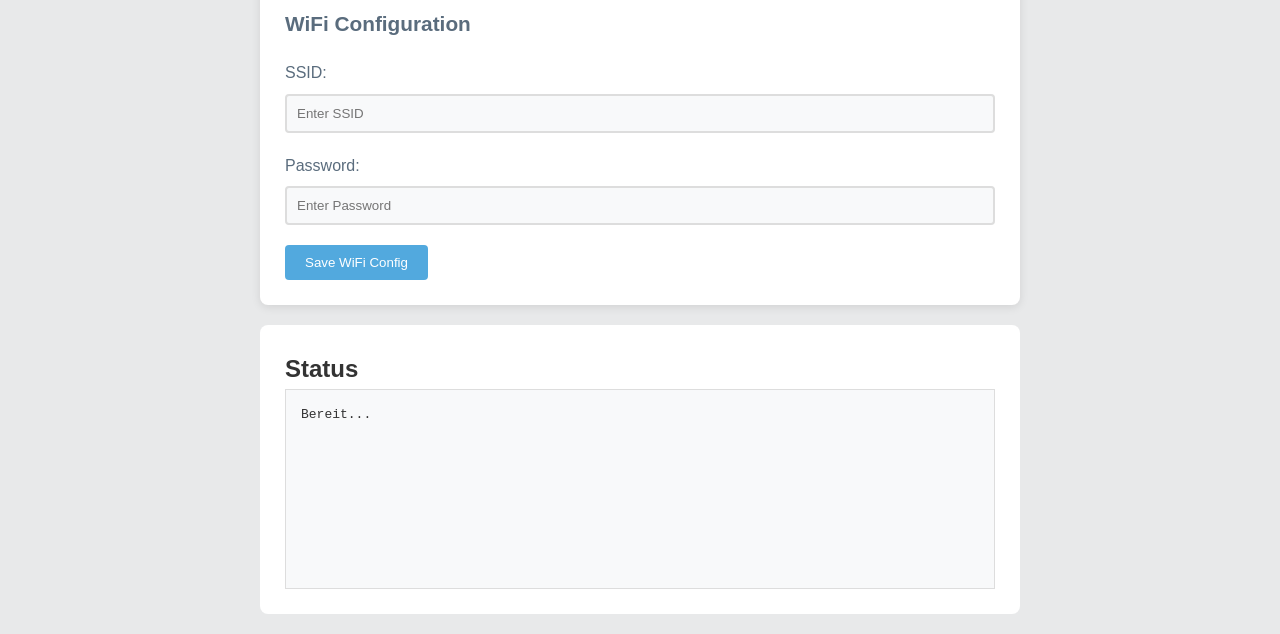
==== commit 750cdaf0: "feat: Plattform-Modell mit zwei positionsgeregelten Achsen (Drehung Z, Neigung X) DriveController ->" ====
--- a/data/index.html
+++ b/data/index.html
@@ -17,12 +17,16 @@
                     <span id="connection-status" class="status-indicator disconnected">Getrennt</span>
                 </div>
                 <div class="status-item">
-                    <span class="status-label">Fahren:</span>
-                    <span id="drive-status" class="motor-status unknown">-</span>
+                    <span class="status-label">Bewegung:</span>
+                    <span id="motion-status" class="motor-status unknown">-</span>
                 </div>
                 <div class="status-item">
-                    <span class="status-label">Lenkung:</span>
-                    <span id="steering-value" class="network-info">-</span>
+                    <span class="status-label">Drehung (Z):</span>
+                    <span id="rotation-value" class="network-info">-</span>
+                </div>
+                <div class="status-item">
+                    <span class="status-label">Neigung (X):</span>
+                    <span id="tilt-value" class="network-info">-</span>
                 </div>
                 <div class="status-item">
                     <span class="status-label">Netzwerk:</span>
@@ -32,7 +36,7 @@
         </div>
 
         <div class="control-card">
-            <h2>🕹️ Fahren (Test)</h2>
+            <h2>🕹️ Steuerung (Test)</h2>
 
             <div class="joystick-area">
                 <div id="joystick" class="joystick-base">
@@ -42,8 +46,8 @@
 
             <div class="control-group">
                 <div class="joystick-values">
-                    X (Lenkung): <span id="joy-x">0.00</span> |
-                    Y (Gas): <span id="joy-y">0.00</span>
+                    Drehung (Z): <span id="joy-x">+0.0&deg;</span> |
+                    Neigung (X): <span id="joy-y">+0.0&deg;</span>
                 </div>
             </div>
 
@@ -51,31 +55,31 @@
         </div>
 
         <div class="control-card">
-            <h2>Fahrwerk</h2>
+            <h2>Achsen-Limits</h2>
 
             <div class="control-group">
-                <label for="steer-limit">Lenk-Limit (&plusmn;&deg;):</label>
+                <label for="rotation-limit">Drehung (Z) &ndash; max. Winkel (&plusmn;&deg;):</label>
                 <div class="frequency-container">
-                    <input type="range" id="steer-limit" min="5" max="180" value="45" step="5">
+                    <input type="range" id="rotation-limit" min="5" max="180" value="45" step="5">
                     <div class="frequency-display">
-                        <span id="steer-limit-value">45</span>&deg;
+                        <span id="rotation-limit-value">45</span>&deg;
                     </div>
                 </div>
             </div>
 
             <div class="control-group">
-                <label for="max-speed">Max. Geschwindigkeit (Schritte/s):</label>
+                <label for="tilt-limit">Neigung (X) &ndash; max. Winkel (&plusmn;&deg;):</label>
                 <div class="frequency-container">
-                    <input type="range" id="max-speed" min="50" max="1000" value="600" step="50">
+                    <input type="range" id="tilt-limit" min="5" max="90" value="30" step="5">
                     <div class="frequency-display">
-                        <span id="max-speed-value">600</span>
+                        <span id="tilt-limit-value">30</span>&deg;
                     </div>
                 </div>
             </div>
 
             <div class="control-group">
-                <button id="save-drive-config" class="btn btn-primary">Speichern</button>
-                <button id="center-steering" class="btn btn-secondary">Lenkung zentrieren</button>
+                <button id="save-limits" class="btn btn-primary">Speichern</button>
+                <button id="center-axes" class="btn btn-secondary">Achsen zentrieren</button>
             </div>
         </div>
 
